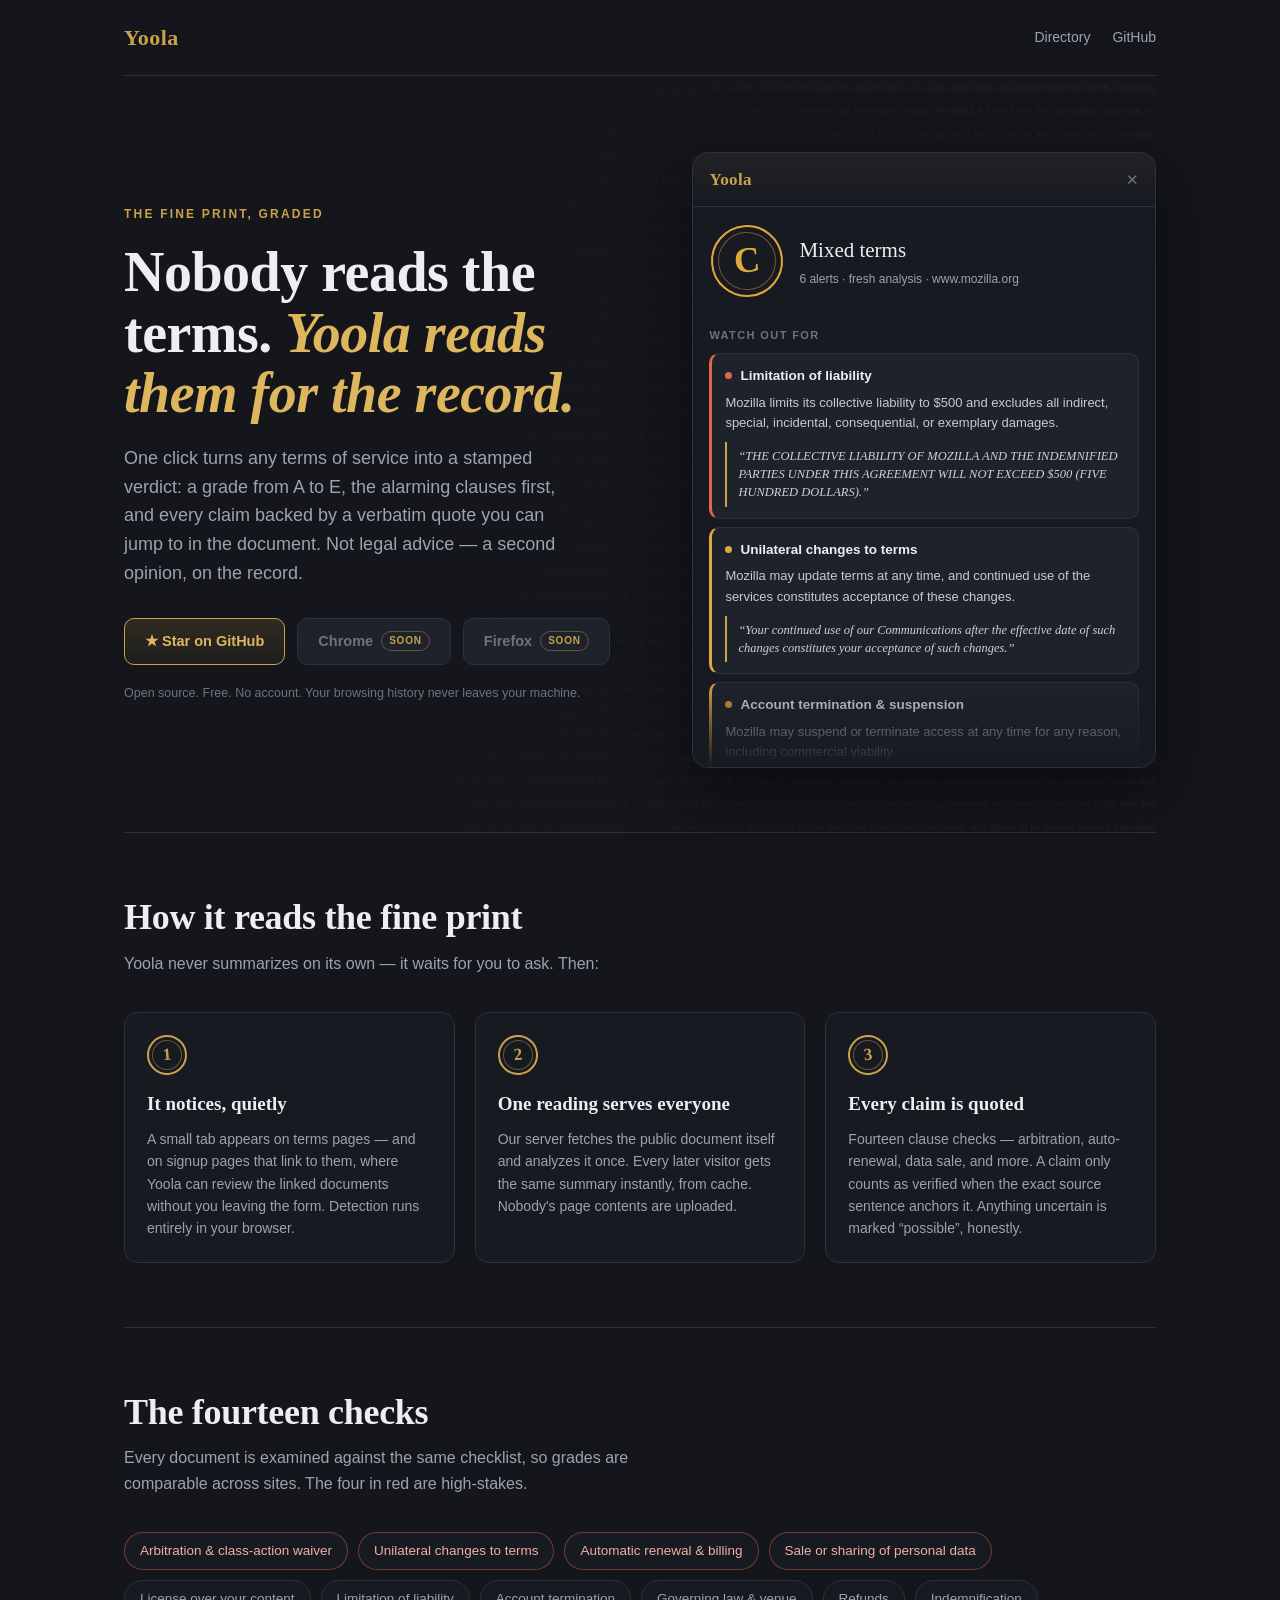
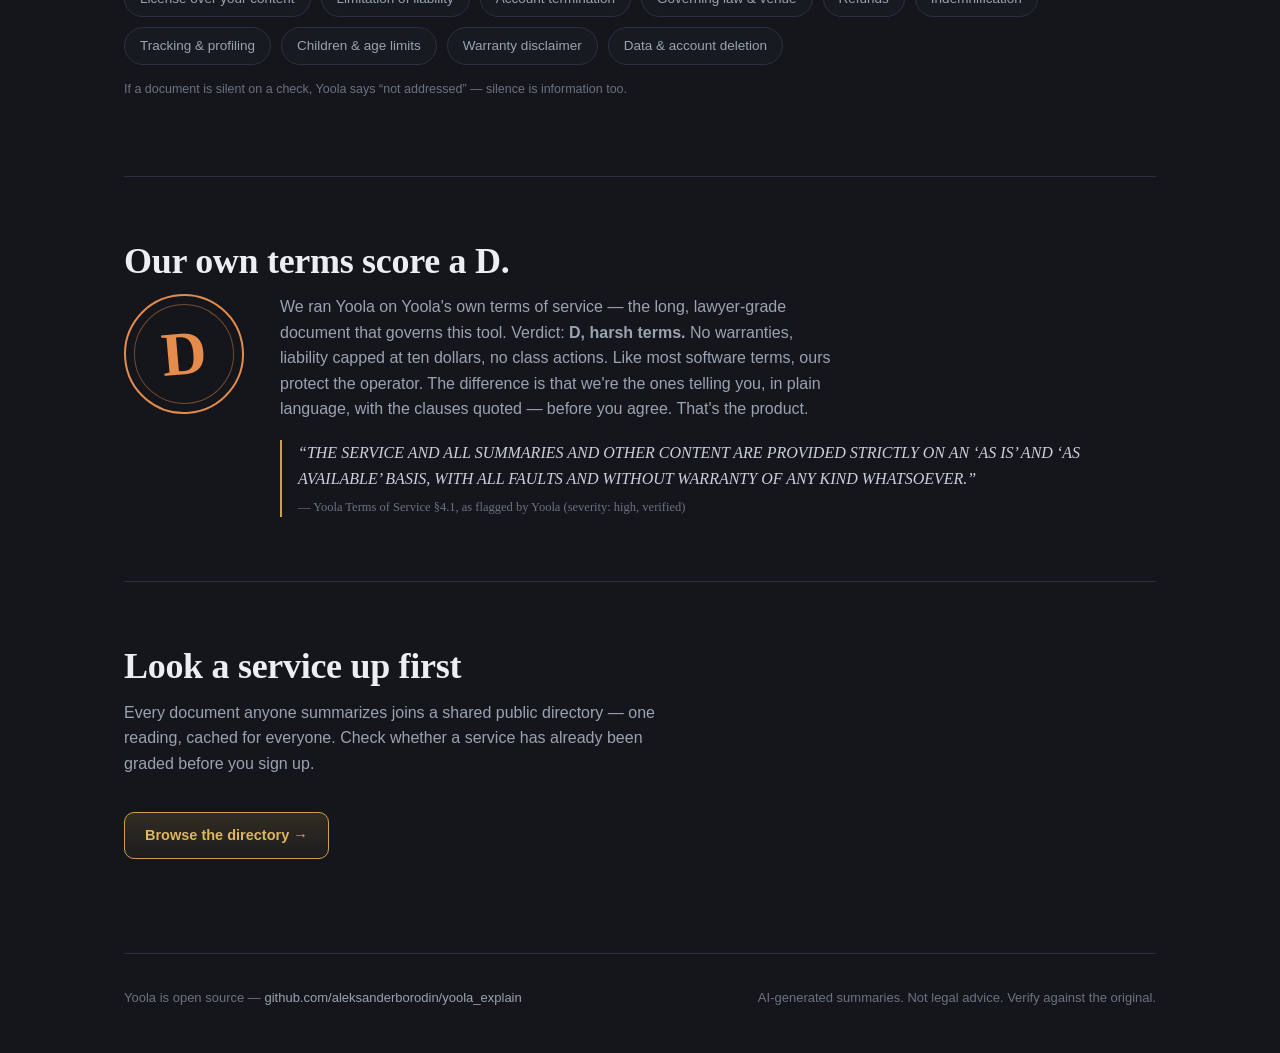
==== site/index.html @ 51803026 "Link-mode UX, own legalese ToS + dogfood guide, website + directory endpoint Consent-page UX (closes" ====
<!doctype html>
<html lang="en">
<head>
  <meta charset="utf-8" />
  <meta name="viewport" content="width=device-width, initial-scale=1" />
  <title>Yoola — read the verdict before you agree</title>
  <meta name="description" content="Yoola grades the fine print. A browser extension that turns terms of service into a checklist: alarming clauses first, every claim backed by a quote from the document." />
  <link rel="stylesheet" href="styles.css" />
</head>
<body>
  <div class="wrap">
    <header class="site-hd">
      <a class="mark" href="index.html">Yoola</a>
      <nav class="nav">
        <a href="lookup.html">Directory</a>
        <a href="https://github.com/aleksanderborodin/yoola_explain">GitHub</a>
      </nav>
    </header>

    <section class="hero">
      <div class="fineprint" id="fineprint" aria-hidden="true"></div>
      <div class="hero-copy">
        <p class="eyebrow">The fine print, graded</p>
        <h1>Nobody reads the terms. <em>Yoola reads them for the record.</em></h1>
        <p class="lede">
          One click turns any terms of service into a stamped verdict: a grade from A to E,
          the alarming clauses first, and every claim backed by a verbatim quote you can
          jump to in the document. Not legal advice — a second opinion, on the record.
        </p>
        <div class="cta-row">
          <a class="btn primary" href="https://github.com/aleksanderborodin/yoola_explain">★ Star on GitHub</a>
          <span class="btn soon">Chrome <span class="tag">soon</span></span>
          <span class="btn soon">Firefox <span class="tag">soon</span></span>
        </div>
        <p class="fine-note">Open source. Free. No account. Your browsing history never leaves your machine.</p>
      </div>
      <div class="specimen" id="specimen"></div>
    </section>

    <section class="block">
      <h2>How it reads the fine print</h2>
      <p class="block-lede">Yoola never summarizes on its own — it waits for you to ask. Then:</p>
      <div class="steps">
        <div class="step">
          <div class="stamp step-seal"><span>1</span></div>
          <h3>It notices, quietly</h3>
          <p>A small tab appears on terms pages — and on signup pages that link to them,
             where Yoola can review the linked documents without you leaving the form.
             Detection runs entirely in your browser.</p>
        </div>
        <div class="step">
          <div class="stamp step-seal"><span>2</span></div>
          <h3>One reading serves everyone</h3>
          <p>Our server fetches the public document itself and analyzes it once.
             Every later visitor gets the same summary instantly, from cache.
             Nobody's page contents are uploaded.</p>
        </div>
        <div class="step">
          <div class="stamp step-seal"><span>3</span></div>
          <h3>Every claim is quoted</h3>
          <p>Fourteen clause checks — arbitration, auto-renewal, data sale, and more.
             A claim only counts as verified when the exact source sentence anchors it.
             Anything uncertain is marked “possible”, honestly.</p>
        </div>
      </div>
    </section>

    <section class="block">
      <h2>The fourteen checks</h2>
      <p class="block-lede">Every document is examined against the same checklist, so grades are comparable across sites. The four in red are high-stakes.</p>
      <div class="chips">
        <span class="chip hs">Arbitration &amp; class-action waiver</span>
        <span class="chip hs">Unilateral changes to terms</span>
        <span class="chip hs">Automatic renewal &amp; billing</span>
        <span class="chip hs">Sale or sharing of personal data</span>
        <span class="chip">License over your content</span>
        <span class="chip">Limitation of liability</span>
        <span class="chip">Account termination</span>
        <span class="chip">Governing law &amp; venue</span>
        <span class="chip">Refunds</span>
        <span class="chip">Indemnification</span>
        <span class="chip">Tracking &amp; profiling</span>
        <span class="chip">Children &amp; age limits</span>
        <span class="chip">Warranty disclaimer</span>
        <span class="chip">Data &amp; account deletion</span>
      </div>
      <p class="chips-note">If a document is silent on a check, Yoola says “not addressed” — silence is information too.</p>
    </section>

    <section class="block">
      <h2>Our own terms score a D.</h2>
      <div class="dogfood">
        <div class="stamp g-D"><span>D</span></div>
        <div>
          <p class="block-lede" style="margin-bottom:0">
            We ran Yoola on Yoola's own terms of service — the long, lawyer-grade document
            that governs this tool. Verdict: <strong>D, harsh terms.</strong> No warranties,
            liability capped at ten dollars, no class actions. Like most software terms,
            ours protect the operator. The difference is that we're the ones telling you,
            in plain language, with the clauses quoted — before you agree. That's the product.
          </p>
          <blockquote>
            “THE SERVICE AND ALL SUMMARIES AND OTHER CONTENT ARE PROVIDED STRICTLY ON AN
            ‘AS IS’ AND ‘AS AVAILABLE’ BASIS, WITH ALL FAULTS AND WITHOUT WARRANTY OF ANY
            KIND WHATSOEVER.”
            <cite>— Yoola Terms of Service §4.1, as flagged by Yoola (severity: high, verified)</cite>
          </blockquote>
        </div>
      </div>
    </section>

    <section class="block">
      <h2>Look a service up first</h2>
      <p class="block-lede">
        Every document anyone summarizes joins a shared public directory — one reading,
        cached for everyone. Check whether a service has already been graded before
        you sign up.
      </p>
      <a class="btn primary" href="lookup.html">Browse the directory →</a>
    </section>

    <footer class="site-ft">
      <span>Yoola is open source — <a href="https://github.com/aleksanderborodin/yoola_explain">github.com/aleksanderborodin/yoola_explain</a></span>
      <span>AI-generated summaries. Not legal advice. Verify against the original.</span>
    </footer>
  </div>

  <script src="site.js"></script>
  <script>
    renderSpecimen(document.getElementById("specimen"), DEMO_ENTRIES[0]);
    // Ambient fine print behind the hero — the raw material Yoola digests.
    const fp = document.getElementById("fineprint");
    const boilerplate = "WHEREAS the User, by accessing, browsing, or otherwise availing themselves of the Services, irrevocably covenants and agrees to be bound, without limitation or qualification, by each and every provision herein set forth, including such provisions as may hereafter be amended, restated, supplemented, or otherwise modified at the sole and absolute discretion of the Provider, its successors and permitted assigns; ";
    fp.textContent = boilerplate.repeat(24);
  </script>
</body>
</html>
---- site/styles.css ----
/* Yoola site — one visual system with the extension: graphite ink, brass seal,
   serif verdicts. The signature element everywhere is the verdict stamp. */

:root {
  --ink: #14161B; --ink2: #171A21; --raised: #1E222B; --line: #2B3140;
  --fg: #ECEEF2; --fg2: #9AA3B2; --fg3: #6B7382;
  --brass: #C9A24B; --brass-hi: #DDB65E;
  --high: #E5654B; --med: #E0A73C; --low: #5B6472;
  --gA: #5FB98E; --gB: #8FBE6A; --gC: #E0A73C; --gD: #E58B4B; --gE: #E5654B;
  --serif: "Iowan Old Style", "Palatino Linotype", Palatino, Georgia, serif;
  --sans: -apple-system, "Segoe UI", Roboto, "Helvetica Neue", sans-serif;
}
* { box-sizing: border-box; }
html { scroll-behavior: smooth; }
body {
  margin: 0; background: var(--ink); color: var(--fg);
  font-family: var(--sans); font-size: 16px; line-height: 1.6;
  -webkit-font-smoothing: antialiased;
}
a { color: var(--brass-hi); text-decoration: none; }
a:hover { text-decoration: underline; }
.wrap { max-width: 1080px; margin: 0 auto; padding: 0 24px; }

/* header */
.site-hd {
  display: flex; align-items: center; justify-content: space-between;
  padding: 20px 0; border-bottom: 1px solid var(--line);
}
.mark { font-family: var(--serif); font-weight: 700; font-size: 22px; letter-spacing: .4px; color: var(--brass); }
.mark:hover { text-decoration: none; }
.nav { display: flex; gap: 22px; align-items: center; font-size: 14px; }
.nav a { color: var(--fg2); }
.nav a:hover { color: var(--fg); text-decoration: none; }
.nav a.active { color: var(--brass-hi); }

/* buttons */
.btn {
  display: inline-flex; align-items: center; gap: 8px;
  padding: 11px 20px; border-radius: 10px; font-size: 14.5px; font-weight: 600;
  border: 1px solid var(--line); color: var(--fg); background: var(--raised);
  cursor: pointer; white-space: nowrap;
}
.btn:hover { background: #232834; text-decoration: none; }
.btn.primary {
  border-color: var(--brass); color: var(--brass-hi);
  background: linear-gradient(180deg, rgba(201,162,75,.16), rgba(201,162,75,.05));
}
.btn.primary:hover { background: rgba(201,162,75,.22); }
.btn.soon { color: var(--fg3); cursor: default; }
.btn.soon:hover { background: var(--raised); }
.btn.soon .tag {
  font-size: 10px; font-weight: 600; letter-spacing: .8px; text-transform: uppercase;
  color: var(--brass); border: 1px solid rgba(201,162,75,.4); border-radius: 999px; padding: 1px 7px;
}

/* stamps */
.stamp {
  border-radius: 50%; border: 2.5px solid currentColor;
  display: grid; place-items: center; position: relative; transform: rotate(-5deg);
  font-family: var(--serif); font-weight: 700; flex: none;
}
.stamp::before { content: ""; position: absolute; inset: 7%; border: 1px solid currentColor; border-radius: 50%; opacity: .45; }
.g-A { color: var(--gA); } .g-B { color: var(--gB); } .g-C { color: var(--gC); }
.g-D { color: var(--gD); } .g-E { color: var(--gE); }

/* hero */
.hero { display: grid; grid-template-columns: 1.05fr .95fr; gap: 56px; padding: 76px 0 64px; position: relative; }
.hero-copy { position: relative; z-index: 1; align-self: center; }
.eyebrow {
  font-size: 12px; letter-spacing: 2.2px; text-transform: uppercase; color: var(--brass);
  margin: 0 0 18px; font-weight: 600;
}
h1 {
  font-family: var(--serif); font-weight: 700; font-size: clamp(38px, 5vw, 56px);
  line-height: 1.08; margin: 0 0 20px; letter-spacing: -.5px;
}
h1 em { font-style: italic; color: var(--brass-hi); }
.lede { color: var(--fg2); font-size: 18px; max-width: 46ch; margin: 0 0 30px; }
.cta-row { display: flex; gap: 12px; flex-wrap: wrap; }
.fine-note { color: var(--fg3); font-size: 12.5px; margin-top: 18px; }

/* the fine-print backdrop behind the hero */
.fineprint {
  position: absolute; inset: 0; overflow: hidden; pointer-events: none; z-index: 0;
  font-family: var(--serif); font-size: 11px; line-height: 2.1; color: var(--fg);
  opacity: .05; text-align: justify; user-select: none;
  /* concentrate the texture around the specimen; keep the headline column clean */
  -webkit-mask-image: linear-gradient(100deg, transparent 30%, rgba(0,0,0,.7) 60%, #000 100%);
  mask-image: linear-gradient(100deg, transparent 30%, rgba(0,0,0,.7) 60%, #000 100%);
}

/* the live specimen panel (hero right) */
.specimen { position: relative; z-index: 1; }
.panel {
  background: var(--ink2); border: 1px solid var(--line); border-radius: 16px;
  box-shadow: 0 24px 70px rgba(0,0,0,.5); overflow: hidden; font-size: 13.5px;
}
.panel-hd {
  display: flex; align-items: center; justify-content: space-between;
  padding: 13px 16px; border-bottom: 1px solid var(--line);
  background: linear-gradient(180deg, rgba(201,162,75,.06), transparent);
}
.panel-hd .mark { font-size: 17px; }
.panel-x { color: var(--fg3); font-size: 15px; }
.panel-bd { padding: 16px; max-height: 560px; overflow: hidden; position: relative; }
.panel-bd::after {
  content: ""; position: absolute; left: 0; right: 0; bottom: 0; height: 90px;
  background: linear-gradient(180deg, transparent, var(--ink2));
}
.verdict { display: flex; align-items: center; gap: 16px; padding: 2px 2px 16px; }
.verdict .stamp { width: 72px; height: 72px; font-size: 36px; }
.verdict-word { font-family: var(--serif); font-size: 21px; }
.verdict-meta { font-size: 12px; color: var(--fg2); margin-top: 2px; }
.panel h4 {
  font-size: 11px; text-transform: uppercase; letter-spacing: 1.4px;
  color: var(--fg3); margin: 14px 0 8px; font-weight: 600;
}
.card {
  background: var(--raised); border: 1px solid var(--line); border-left: 3px solid var(--low);
  border-radius: 10px; padding: 11px 13px; margin: 8px 0;
}
.card.sev-high { border-left-color: var(--high); }
.card.sev-medium { border-left-color: var(--med); }
.card-hd { display: flex; align-items: center; gap: 8px; font-weight: 600; font-size: 13.5px; }
.dot { width: 7px; height: 7px; border-radius: 50%; background: var(--low); flex: none; }
.sev-high .dot { background: var(--high); } .sev-medium .dot { background: var(--med); }
.card p { margin: 6px 0 0; color: #C5CBD5; font-size: 13px; }
.quote {
  margin: 8px 0 0; padding: 5px 0 5px 11px; border-left: 2px solid var(--brass);
  font-family: var(--serif); font-style: italic; color: #CBD1DB; font-size: 12.5px; line-height: 1.45;
}

/* sections */
section.block { padding: 64px 0; border-top: 1px solid var(--line); }
h2 {
  font-family: var(--serif); font-size: clamp(26px, 3.4vw, 36px); font-weight: 700;
  line-height: 1.15; margin: 0 0 12px; letter-spacing: -.3px;
}
.block-lede { color: var(--fg2); max-width: 62ch; margin: 0 0 36px; }

/* how it works — a real sequence, so numbered seals are earned */
.steps { display: grid; grid-template-columns: repeat(3, 1fr); gap: 20px; }
.step { border: 1px solid var(--line); border-radius: 14px; padding: 22px; background: var(--ink2); }
.step-seal {
  width: 40px; height: 40px; font-size: 17px; margin-bottom: 14px;
  color: var(--brass); border-width: 2px;
}
.step h3 { font-family: var(--serif); font-size: 19px; margin: 0 0 8px; font-weight: 700; }
.step p { color: var(--fg2); font-size: 14px; margin: 0; }

/* checklist chips */
.chips { display: flex; flex-wrap: wrap; gap: 10px; }
.chip {
  border: 1px solid var(--line); border-radius: 999px; padding: 7px 15px;
  font-size: 13.5px; color: var(--fg2); background: var(--ink2);
}
.chip.hs { border-color: rgba(229,101,75,.45); color: #EFB0A3; }
.chips-note { color: var(--fg3); font-size: 12.5px; margin-top: 14px; }

/* dogfood */
.dogfood { display: grid; grid-template-columns: auto 1fr; gap: 36px; align-items: start; }
.dogfood .stamp { width: 120px; height: 120px; font-size: 62px; }
.dogfood blockquote {
  margin: 18px 0 0; padding-left: 16px; border-left: 2px solid var(--brass);
  font-family: var(--serif); font-style: italic; color: #CBD1DB;
}
.dogfood cite { display: block; margin-top: 6px; color: var(--fg3); font-size: 12.5px; font-style: normal; }

/* directory */
.search {
  width: 100%; max-width: 560px; padding: 13px 18px; border-radius: 12px;
  border: 1px solid var(--line); background: var(--ink2); color: var(--fg);
  font-size: 15px; margin-bottom: 26px;
}
.search:focus { outline: 2px solid rgba(201,162,75,.5); border-color: var(--brass); }
.dir-grid { display: grid; grid-template-columns: repeat(auto-fill, minmax(300px, 1fr)); gap: 16px; }
.dir-card {
  display: flex; gap: 14px; align-items: flex-start; text-align: left; width: 100%;
  border: 1px solid var(--line); border-radius: 14px; padding: 18px; background: var(--ink2);
  color: var(--fg); cursor: pointer; font: inherit;
}
.dir-card:hover { border-color: rgba(201,162,75,.5); text-decoration: none; }
.dir-card .stamp { width: 46px; height: 46px; font-size: 21px; }
.dir-host { font-weight: 600; font-size: 15px; word-break: break-all; }
.dir-path { color: var(--fg3); font-size: 12px; word-break: break-all; }
.dir-meta { color: var(--fg2); font-size: 12.5px; margin-top: 5px; }
.dir-detail {
  grid-column: 1 / -1; border: 1px solid var(--line); border-left: 3px solid var(--brass);
  border-radius: 14px; padding: 20px 22px; background: var(--ink2);
}
.dir-detail ul { margin: 10px 0 0; padding-left: 20px; color: #C5CBD5; }
.dir-detail li { margin: 5px 0; }
.dir-empty { color: var(--fg2); padding: 30px 0; }
.dir-note { color: var(--fg3); font-size: 13px; margin-top: 26px; }

/* footer */
.site-ft {
  border-top: 1px solid var(--line); margin-top: 30px; padding: 34px 0 44px;
  color: var(--fg3); font-size: 13px; display: flex; justify-content: space-between; gap: 20px; flex-wrap: wrap;
}
.site-ft a { color: var(--fg2); }

@media (max-width: 880px) {
  .hero { grid-template-columns: 1fr; padding: 48px 0 40px; }
  .steps { grid-template-columns: 1fr; }
  .dogfood { grid-template-columns: 1fr; }
  .dogfood .stamp { width: 90px; height: 90px; font-size: 46px; }
}
@media (prefers-reduced-motion: no-preference) {
  .hero-copy, .specimen { animation: rise .55s cubic-bezier(.2,.7,.3,1) both; }
  .specimen { animation-delay: .12s; }
  @keyframes rise { from { opacity: 0; transform: translateY(14px); } to { opacity: 1; transform: none; } }
}
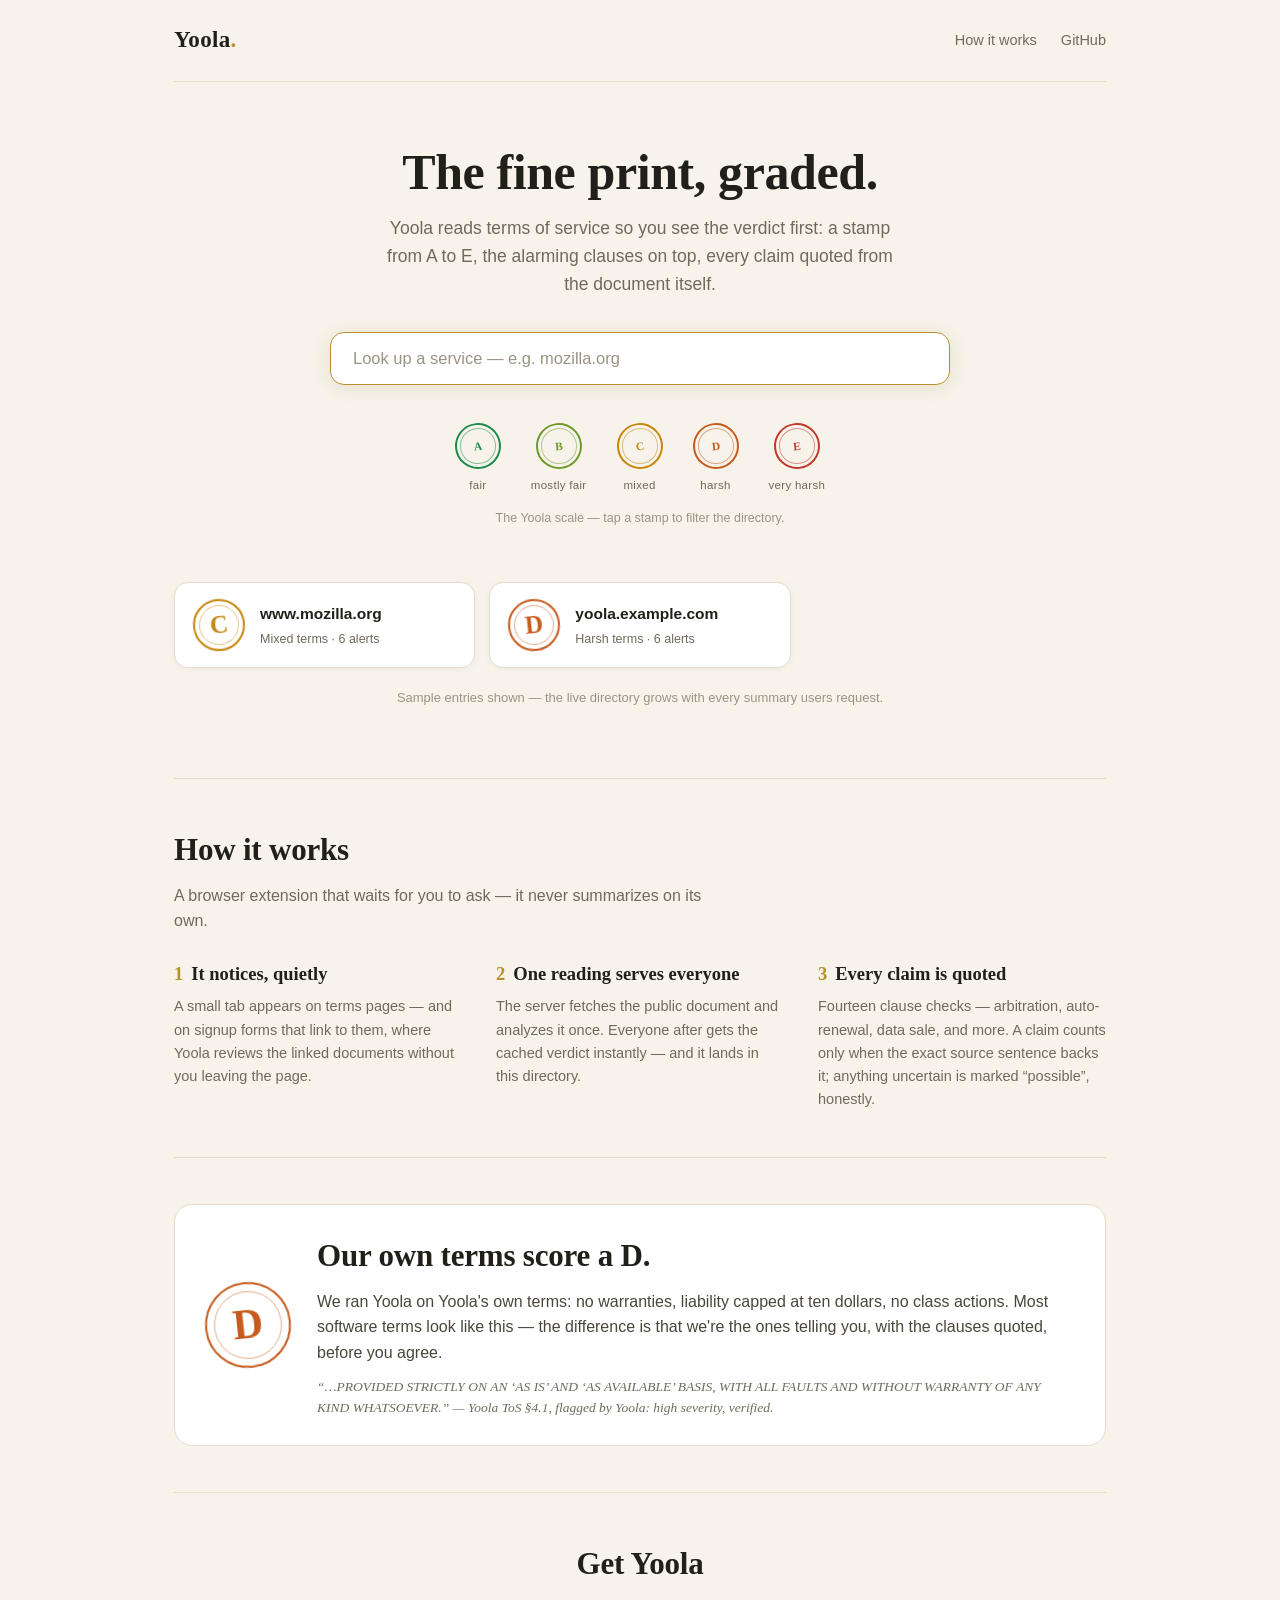
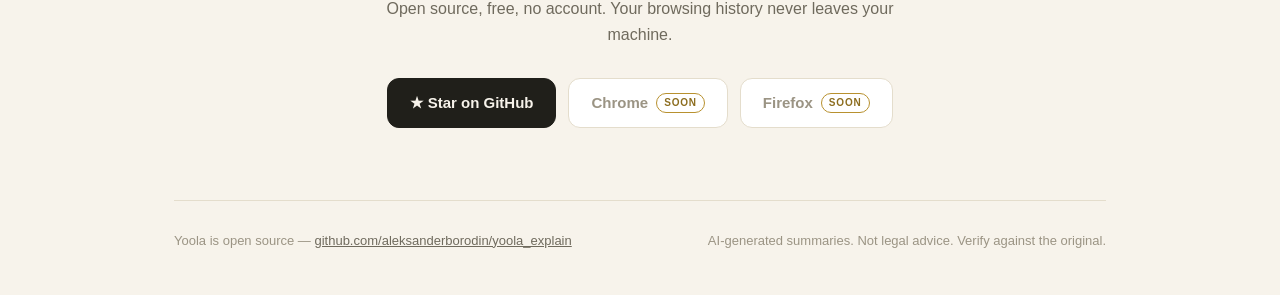
==== commit 9df524d4: "Redesign site: warm paper + ink, directory and grade scale as the main content tosdr-style lookup-fi" ====
--- a/site/index.html
+++ b/site/index.html
@@ -3,8 +3,8 @@
 <head>
   <meta charset="utf-8" />
   <meta name="viewport" content="width=device-width, initial-scale=1" />
-  <title>Yoola — read the verdict before you agree</title>
-  <meta name="description" content="Yoola grades the fine print. A browser extension that turns terms of service into a checklist: alarming clauses first, every claim backed by a quote from the document." />
+  <title>Yoola — terms of service, graded</title>
+  <meta name="description" content="Look up any service's terms of service grade, A to E. Yoola turns the fine print into a stamped verdict — alarming clauses first, every claim quoted from the document." />
   <link rel="stylesheet" href="styles.css" />
 </head>
 <body>
@@ -12,111 +12,75 @@
     <header class="site-hd">
       <a class="mark" href="index.html">Yoola</a>
       <nav class="nav">
-        <a href="lookup.html">Directory</a>
+        <a href="#how">How it works</a>
         <a href="https://github.com/aleksanderborodin/yoola_explain">GitHub</a>
       </nav>
     </header>
 
     <section class="hero">
-      <div class="fineprint" id="fineprint" aria-hidden="true"></div>
-      <div class="hero-copy">
-        <p class="eyebrow">The fine print, graded</p>
-        <h1>Nobody reads the terms. <em>Yoola reads them for the record.</em></h1>
-        <p class="lede">
-          One click turns any terms of service into a stamped verdict: a grade from A to E,
-          the alarming clauses first, and every claim backed by a verbatim quote you can
-          jump to in the document. Not legal advice — a second opinion, on the record.
-        </p>
-        <div class="cta-row">
-          <a class="btn primary" href="https://github.com/aleksanderborodin/yoola_explain">★ Star on GitHub</a>
-          <span class="btn soon">Chrome <span class="tag">soon</span></span>
-          <span class="btn soon">Firefox <span class="tag">soon</span></span>
-        </div>
-        <p class="fine-note">Open source. Free. No account. Your browsing history never leaves your machine.</p>
-      </div>
-      <div class="specimen" id="specimen"></div>
+      <h1>The fine print, graded.</h1>
+      <p class="lede">
+        Yoola reads terms of service so you see the verdict first: a stamp from A to E,
+        the alarming clauses on top, every claim quoted from the document itself.
+      </p>
+      <input class="search" id="dir-search" type="search"
+             placeholder="Look up a service — e.g. mozilla.org" autocomplete="off" autofocus />
+      <div class="scale" id="scale" role="group" aria-label="Filter by grade"></div>
+      <p class="scale-hint">The Yoola scale — tap a stamp to filter the directory.</p>
     </section>
 
-    <section class="block">
-      <h2>How it reads the fine print</h2>
-      <p class="block-lede">Yoola never summarizes on its own — it waits for you to ask. Then:</p>
+    <section class="directory">
+      <div class="dir-grid" id="dir-grid"></div>
+      <p class="dir-note" id="dir-note"></p>
+    </section>
+
+    <section class="block" id="how">
+      <h2>How it works</h2>
+      <p class="block-lede">A browser extension that waits for you to ask — it never summarizes on its own.</p>
       <div class="steps">
         <div class="step">
-          <div class="stamp step-seal"><span>1</span></div>
-          <h3>It notices, quietly</h3>
-          <p>A small tab appears on terms pages — and on signup pages that link to them,
-             where Yoola can review the linked documents without you leaving the form.
-             Detection runs entirely in your browser.</p>
+          <h3><span class="n">1</span>It notices, quietly</h3>
+          <p>A small tab appears on terms pages — and on signup forms that link to them,
+             where Yoola reviews the linked documents without you leaving the page.</p>
         </div>
         <div class="step">
-          <div class="stamp step-seal"><span>2</span></div>
-          <h3>One reading serves everyone</h3>
-          <p>Our server fetches the public document itself and analyzes it once.
-             Every later visitor gets the same summary instantly, from cache.
-             Nobody's page contents are uploaded.</p>
+          <h3><span class="n">2</span>One reading serves everyone</h3>
+          <p>The server fetches the public document and analyzes it once. Everyone after
+             gets the cached verdict instantly — and it lands in this directory.</p>
         </div>
         <div class="step">
-          <div class="stamp step-seal"><span>3</span></div>
-          <h3>Every claim is quoted</h3>
+          <h3><span class="n">3</span>Every claim is quoted</h3>
           <p>Fourteen clause checks — arbitration, auto-renewal, data sale, and more.
-             A claim only counts as verified when the exact source sentence anchors it.
-             Anything uncertain is marked “possible”, honestly.</p>
+             A claim counts only when the exact source sentence backs it; anything
+             uncertain is marked “possible”, honestly.</p>
         </div>
       </div>
     </section>
 
     <section class="block">
-      <h2>The fourteen checks</h2>
-      <p class="block-lede">Every document is examined against the same checklist, so grades are comparable across sites. The four in red are high-stakes.</p>
-      <div class="chips">
-        <span class="chip hs">Arbitration &amp; class-action waiver</span>
-        <span class="chip hs">Unilateral changes to terms</span>
-        <span class="chip hs">Automatic renewal &amp; billing</span>
-        <span class="chip hs">Sale or sharing of personal data</span>
-        <span class="chip">License over your content</span>
-        <span class="chip">Limitation of liability</span>
-        <span class="chip">Account termination</span>
-        <span class="chip">Governing law &amp; venue</span>
-        <span class="chip">Refunds</span>
-        <span class="chip">Indemnification</span>
-        <span class="chip">Tracking &amp; profiling</span>
-        <span class="chip">Children &amp; age limits</span>
-        <span class="chip">Warranty disclaimer</span>
-        <span class="chip">Data &amp; account deletion</span>
-      </div>
-      <p class="chips-note">If a document is silent on a check, Yoola says “not addressed” — silence is information too.</p>
-    </section>
-
-    <section class="block">
-      <h2>Our own terms score a D.</h2>
       <div class="dogfood">
         <div class="stamp g-D"><span>D</span></div>
         <div>
-          <p class="block-lede" style="margin-bottom:0">
-            We ran Yoola on Yoola's own terms of service — the long, lawyer-grade document
-            that governs this tool. Verdict: <strong>D, harsh terms.</strong> No warranties,
-            liability capped at ten dollars, no class actions. Like most software terms,
-            ours protect the operator. The difference is that we're the ones telling you,
-            in plain language, with the clauses quoted — before you agree. That's the product.
+          <h2>Our own terms score a D.</h2>
+          <p>
+            We ran Yoola on Yoola's own terms: no warranties, liability capped at ten dollars,
+            no class actions. Most software terms look like this — the difference is that
+            we're the ones telling you, with the clauses quoted, before you agree.
           </p>
-          <blockquote>
-            “THE SERVICE AND ALL SUMMARIES AND OTHER CONTENT ARE PROVIDED STRICTLY ON AN
-            ‘AS IS’ AND ‘AS AVAILABLE’ BASIS, WITH ALL FAULTS AND WITHOUT WARRANTY OF ANY
-            KIND WHATSOEVER.”
-            <cite>— Yoola Terms of Service §4.1, as flagged by Yoola (severity: high, verified)</cite>
-          </blockquote>
+          <p class="q">“…PROVIDED STRICTLY ON AN ‘AS IS’ AND ‘AS AVAILABLE’ BASIS, WITH ALL FAULTS AND
+             WITHOUT WARRANTY OF ANY KIND WHATSOEVER.” — Yoola ToS §4.1, flagged by Yoola: high severity, verified.</p>
         </div>
       </div>
     </section>
 
-    <section class="block">
-      <h2>Look a service up first</h2>
-      <p class="block-lede">
-        Every document anyone summarizes joins a shared public directory — one reading,
-        cached for everyone. Check whether a service has already been graded before
-        you sign up.
-      </p>
-      <a class="btn primary" href="lookup.html">Browse the directory →</a>
+    <section class="block" style="text-align:center">
+      <h2>Get Yoola</h2>
+      <p class="block-lede" style="margin:0 auto 22px">Open source, free, no account. Your browsing history never leaves your machine.</p>
+      <div class="cta-row">
+        <a class="btn primary" href="https://github.com/aleksanderborodin/yoola_explain">★ Star on GitHub</a>
+        <span class="btn soon">Chrome <span class="tag">soon</span></span>
+        <span class="btn soon">Firefox <span class="tag">soon</span></span>
+      </div>
     </section>
 
     <footer class="site-ft">
@@ -126,12 +90,6 @@
   </div>
 
   <script src="site.js"></script>
-  <script>
-    renderSpecimen(document.getElementById("specimen"), DEMO_ENTRIES[0]);
-    // Ambient fine print behind the hero — the raw material Yoola digests.
-    const fp = document.getElementById("fineprint");
-    const boilerplate = "WHEREAS the User, by accessing, browsing, or otherwise availing themselves of the Services, irrevocably covenants and agrees to be bound, without limitation or qualification, by each and every provision herein set forth, including such provisions as may hereafter be amended, restated, supplemented, or otherwise modified at the sole and absolute discretion of the Provider, its successors and permitted assigns; ";
-    fp.textContent = boilerplate.repeat(24);
-  </script>
+  <script>initHome();</script>
 </body>
 </html>
--- a/site/styles.css
+++ b/site/styles.css
@@ -1,213 +1,158 @@
-/* Yoola site — one visual system with the extension: graphite ink, brass seal,
-   serif verdicts. The signature element everywhere is the verdict stamp. */
+/* Yoola site — warm paper, ink type, colored stamp seals. The directory and
+   its grade stamps are the main content; everything else stays quiet. */
 
 :root {
-  --ink: #14161B; --ink2: #171A21; --raised: #1E222B; --line: #2B3140;
-  --fg: #ECEEF2; --fg2: #9AA3B2; --fg3: #6B7382;
-  --brass: #C9A24B; --brass-hi: #DDB65E;
-  --high: #E5654B; --med: #E0A73C; --low: #5B6472;
-  --gA: #5FB98E; --gB: #8FBE6A; --gC: #E0A73C; --gD: #E58B4B; --gE: #E5654B;
+  --paper: #F7F3EB; --card: #FFFFFF; --line: #E4DDCC;
+  --ink: #201F1A; --ink2: #6F6A5D; --ink3: #9B9484;
+  --brass: #8C6D1F; --brass-soft: #B8912F;
+  --gA: #1F8A4C; --gB: #6E9A2B; --gC: #C7860D; --gD: #C75B1E; --gE: #C0392B;
   --serif: "Iowan Old Style", "Palatino Linotype", Palatino, Georgia, serif;
   --sans: -apple-system, "Segoe UI", Roboto, "Helvetica Neue", sans-serif;
 }
 * { box-sizing: border-box; }
 html { scroll-behavior: smooth; }
 body {
-  margin: 0; background: var(--ink); color: var(--fg);
+  margin: 0; background: var(--paper); color: var(--ink);
   font-family: var(--sans); font-size: 16px; line-height: 1.6;
   -webkit-font-smoothing: antialiased;
 }
-a { color: var(--brass-hi); text-decoration: none; }
-a:hover { text-decoration: underline; }
-.wrap { max-width: 1080px; margin: 0 auto; padding: 0 24px; }
+a { color: var(--brass); }
+a:hover { color: var(--brass-soft); }
+.wrap { max-width: 980px; margin: 0 auto; padding: 0 24px; }
 
 /* header */
 .site-hd {
   display: flex; align-items: center; justify-content: space-between;
-  padding: 20px 0; border-bottom: 1px solid var(--line);
+  padding: 22px 0; border-bottom: 1px solid var(--line);
 }
-.mark { font-family: var(--serif); font-weight: 700; font-size: 22px; letter-spacing: .4px; color: var(--brass); }
-.mark:hover { text-decoration: none; }
-.nav { display: flex; gap: 22px; align-items: center; font-size: 14px; }
-.nav a { color: var(--fg2); }
-.nav a:hover { color: var(--fg); text-decoration: none; }
-.nav a.active { color: var(--brass-hi); }
+.mark {
+  font-family: var(--serif); font-weight: 700; font-size: 23px;
+  letter-spacing: .3px; color: var(--ink); text-decoration: none;
+}
+.mark::after { content: "."; color: var(--brass-soft); }
+.nav { display: flex; gap: 24px; font-size: 14.5px; }
+.nav a { color: var(--ink2); text-decoration: none; }
+.nav a:hover { color: var(--ink); }
 
-/* buttons */
-.btn {
-  display: inline-flex; align-items: center; gap: 8px;
-  padding: 11px 20px; border-radius: 10px; font-size: 14.5px; font-weight: 600;
-  border: 1px solid var(--line); color: var(--fg); background: var(--raised);
-  cursor: pointer; white-space: nowrap;
+/* hero: headline + search + the grading scale */
+.hero { text-align: center; padding: 62px 0 20px; }
+h1 {
+  font-family: var(--serif); font-weight: 700;
+  font-size: clamp(34px, 4.6vw, 50px); line-height: 1.12;
+  margin: 0 auto 14px; max-width: 21ch; letter-spacing: -.4px;
 }
-.btn:hover { background: #232834; text-decoration: none; }
-.btn.primary {
-  border-color: var(--brass); color: var(--brass-hi);
-  background: linear-gradient(180deg, rgba(201,162,75,.16), rgba(201,162,75,.05));
+.lede { color: var(--ink2); font-size: 17.5px; max-width: 52ch; margin: 0 auto 34px; }
+
+.search {
+  width: 100%; max-width: 620px; padding: 16px 22px; border-radius: 14px;
+  border: 1.5px solid var(--line); background: var(--card); color: var(--ink);
+  font-size: 16.5px; box-shadow: 0 2px 14px rgba(60, 50, 20, .06);
 }
-.btn.primary:hover { background: rgba(201,162,75,.22); }
-.btn.soon { color: var(--fg3); cursor: default; }
-.btn.soon:hover { background: var(--raised); }
-.btn.soon .tag {
-  font-size: 10px; font-weight: 600; letter-spacing: .8px; text-transform: uppercase;
-  color: var(--brass); border: 1px solid rgba(201,162,75,.4); border-radius: 999px; padding: 1px 7px;
-}
+.search::placeholder { color: var(--ink3); }
+.search:focus { outline: none; border-color: var(--brass-soft); box-shadow: 0 2px 18px rgba(140,109,31,.16); }
 
-/* stamps */
+/* stamps — the signature, everywhere */
 .stamp {
   border-radius: 50%; border: 2.5px solid currentColor;
-  display: grid; place-items: center; position: relative; transform: rotate(-5deg);
-  font-family: var(--serif); font-weight: 700; flex: none;
+  display: grid; place-items: center; position: relative; transform: rotate(-6deg);
+  font-family: var(--serif); font-weight: 700; flex: none; background: transparent;
 }
-.stamp::before { content: ""; position: absolute; inset: 7%; border: 1px solid currentColor; border-radius: 50%; opacity: .45; }
+.stamp::before { content: ""; position: absolute; inset: 8%; border: 1px solid currentColor; border-radius: 50%; opacity: .5; }
 .g-A { color: var(--gA); } .g-B { color: var(--gB); } .g-C { color: var(--gC); }
 .g-D { color: var(--gD); } .g-E { color: var(--gE); }
 
-/* hero */
-.hero { display: grid; grid-template-columns: 1.05fr .95fr; gap: 56px; padding: 76px 0 64px; position: relative; }
-.hero-copy { position: relative; z-index: 1; align-self: center; }
-.eyebrow {
-  font-size: 12px; letter-spacing: 2.2px; text-transform: uppercase; color: var(--brass);
-  margin: 0 0 18px; font-weight: 600;
+/* the grading scale — legend AND directory filter */
+.scale { display: flex; gap: 10px; justify-content: center; align-items: flex-end; margin: 30px 0 6px; flex-wrap: wrap; }
+.scale-btn {
+  display: flex; flex-direction: column; align-items: center; gap: 7px;
+  background: none; border: none; cursor: pointer; padding: 8px 10px; border-radius: 12px;
+  font: inherit; color: var(--ink2);
 }
-h1 {
-  font-family: var(--serif); font-weight: 700; font-size: clamp(38px, 5vw, 56px);
-  line-height: 1.08; margin: 0 0 20px; letter-spacing: -.5px;
+.scale-btn .stamp { width: 46px; height: 46px; font-size: 21px; transition: transform .15s ease; }
+.scale-btn:hover .stamp { transform: rotate(-6deg) scale(1.12); }
+.scale-btn span { font-size: 11.5px; letter-spacing: .3px; }
+.scale-btn.on { background: var(--card); box-shadow: inset 0 0 0 1.5px var(--brass-soft); }
+.scale-hint { text-align: center; color: var(--ink3); font-size: 12.5px; margin: 0 0 8px; }
+
+/* directory — the main content */
+.directory { padding: 26px 0 56px; }
+.dir-grid { display: grid; grid-template-columns: repeat(auto-fill, minmax(290px, 1fr)); gap: 14px; }
+.dir-card {
+  display: flex; gap: 15px; align-items: center; text-align: left; width: 100%;
+  border: 1px solid var(--line); border-radius: 14px; padding: 16px 18px;
+  background: var(--card); color: var(--ink); cursor: pointer; font: inherit;
+  box-shadow: 0 1px 6px rgba(60,50,20,.05); transition: box-shadow .15s ease, transform .15s ease;
 }
-h1 em { font-style: italic; color: var(--brass-hi); }
-.lede { color: var(--fg2); font-size: 18px; max-width: 46ch; margin: 0 0 30px; }
-.cta-row { display: flex; gap: 12px; flex-wrap: wrap; }
-.fine-note { color: var(--fg3); font-size: 12.5px; margin-top: 18px; }
+.dir-card:hover { box-shadow: 0 6px 18px rgba(60,50,20,.12); transform: translateY(-1px); }
+.dir-card .stamp { width: 52px; height: 52px; font-size: 25px; }
+.dir-host { font-weight: 650; font-size: 15.5px; word-break: break-all; }
+.dir-meta { color: var(--ink2); font-size: 12.5px; margin-top: 2px; }
+.dir-detail {
+  grid-column: 1 / -1; border: 1px solid var(--line); border-left: 4px solid var(--brass-soft);
+  border-radius: 14px; padding: 20px 24px; background: var(--card);
+}
+.dir-detail .dir-host { font-family: var(--serif); font-size: 18px; }
+.dir-detail ul { margin: 10px 0 0; padding-left: 20px; color: #4A463C; }
+.dir-detail li { margin: 5px 0; }
+.dir-empty { color: var(--ink2); padding: 26px 4px; grid-column: 1 / -1; }
+.dir-note { color: var(--ink3); font-size: 13px; margin-top: 20px; text-align: center; }
 
-/* the fine-print backdrop behind the hero */
-.fineprint {
-  position: absolute; inset: 0; overflow: hidden; pointer-events: none; z-index: 0;
-  font-family: var(--serif); font-size: 11px; line-height: 2.1; color: var(--fg);
-  opacity: .05; text-align: justify; user-select: none;
-  /* concentrate the texture around the specimen; keep the headline column clean */
-  -webkit-mask-image: linear-gradient(100deg, transparent 30%, rgba(0,0,0,.7) 60%, #000 100%);
-  mask-image: linear-gradient(100deg, transparent 30%, rgba(0,0,0,.7) 60%, #000 100%);
+/* quiet sections */
+section.block { padding: 46px 0; border-top: 1px solid var(--line); }
+h2 {
+  font-family: var(--serif); font-size: clamp(24px, 3vw, 31px); font-weight: 700;
+  margin: 0 0 8px; letter-spacing: -.2px;
+}
+.block-lede { color: var(--ink2); max-width: 62ch; margin: 0 0 26px; }
+
+.steps { display: grid; grid-template-columns: repeat(3, 1fr); gap: 34px; }
+.step h3 { font-family: var(--serif); font-size: 18.5px; margin: 0 0 6px; }
+.step h3 .n { color: var(--brass-soft); margin-right: 8px; }
+.step p { color: var(--ink2); font-size: 14.5px; margin: 0; }
+
+/* dogfood strip */
+.dogfood {
+  display: flex; gap: 26px; align-items: center;
+  background: var(--card); border: 1px solid var(--line); border-radius: 18px; padding: 26px 30px;
+}
+.dogfood .stamp { width: 86px; height: 86px; font-size: 42px; }
+.dogfood p { margin: 0; color: #4A463C; }
+.dogfood .q {
+  font-family: var(--serif); font-style: italic; color: var(--ink2);
+  font-size: 13.5px; margin-top: 10px;
 }
 
-/* the live specimen panel (hero right) */
-.specimen { position: relative; z-index: 1; }
-.panel {
-  background: var(--ink2); border: 1px solid var(--line); border-radius: 16px;
-  box-shadow: 0 24px 70px rgba(0,0,0,.5); overflow: hidden; font-size: 13.5px;
+/* CTAs */
+.cta-row { display: flex; gap: 12px; flex-wrap: wrap; justify-content: center; padding: 8px 0 0; }
+.btn {
+  display: inline-flex; align-items: center; gap: 8px;
+  padding: 12px 22px; border-radius: 12px; font-size: 15px; font-weight: 600;
+  border: 1.5px solid var(--line); color: var(--ink); background: var(--card);
+  cursor: pointer; text-decoration: none;
 }
-.panel-hd {
-  display: flex; align-items: center; justify-content: space-between;
-  padding: 13px 16px; border-bottom: 1px solid var(--line);
-  background: linear-gradient(180deg, rgba(201,162,75,.06), transparent);
-}
-.panel-hd .mark { font-size: 17px; }
-.panel-x { color: var(--fg3); font-size: 15px; }
-.panel-bd { padding: 16px; max-height: 560px; overflow: hidden; position: relative; }
-.panel-bd::after {
-  content: ""; position: absolute; left: 0; right: 0; bottom: 0; height: 90px;
-  background: linear-gradient(180deg, transparent, var(--ink2));
-}
-.verdict { display: flex; align-items: center; gap: 16px; padding: 2px 2px 16px; }
-.verdict .stamp { width: 72px; height: 72px; font-size: 36px; }
-.verdict-word { font-family: var(--serif); font-size: 21px; }
-.verdict-meta { font-size: 12px; color: var(--fg2); margin-top: 2px; }
-.panel h4 {
-  font-size: 11px; text-transform: uppercase; letter-spacing: 1.4px;
-  color: var(--fg3); margin: 14px 0 8px; font-weight: 600;
-}
-.card {
-  background: var(--raised); border: 1px solid var(--line); border-left: 3px solid var(--low);
-  border-radius: 10px; padding: 11px 13px; margin: 8px 0;
-}
-.card.sev-high { border-left-color: var(--high); }
-.card.sev-medium { border-left-color: var(--med); }
-.card-hd { display: flex; align-items: center; gap: 8px; font-weight: 600; font-size: 13.5px; }
-.dot { width: 7px; height: 7px; border-radius: 50%; background: var(--low); flex: none; }
-.sev-high .dot { background: var(--high); } .sev-medium .dot { background: var(--med); }
-.card p { margin: 6px 0 0; color: #C5CBD5; font-size: 13px; }
-.quote {
-  margin: 8px 0 0; padding: 5px 0 5px 11px; border-left: 2px solid var(--brass);
-  font-family: var(--serif); font-style: italic; color: #CBD1DB; font-size: 12.5px; line-height: 1.45;
+.btn:hover { border-color: var(--brass-soft); color: var(--ink); }
+.btn.primary { background: var(--ink); border-color: var(--ink); color: var(--paper); }
+.btn.primary:hover { background: #35332B; color: var(--paper); }
+.btn.soon { color: var(--ink3); cursor: default; }
+.btn.soon:hover { border-color: var(--line); }
+.btn.soon .tag {
+  font-size: 10px; font-weight: 700; letter-spacing: .8px; text-transform: uppercase;
+  color: var(--brass); border: 1px solid var(--brass-soft); border-radius: 999px; padding: 1px 7px;
 }
 
-/* sections */
-section.block { padding: 64px 0; border-top: 1px solid var(--line); }
-h2 {
-  font-family: var(--serif); font-size: clamp(26px, 3.4vw, 36px); font-weight: 700;
-  line-height: 1.15; margin: 0 0 12px; letter-spacing: -.3px;
+.site-ft {
+  border-top: 1px solid var(--line); margin-top: 26px; padding: 30px 0 44px;
+  color: var(--ink3); font-size: 13px; display: flex; justify-content: space-between; gap: 18px; flex-wrap: wrap;
 }
-.block-lede { color: var(--fg2); max-width: 62ch; margin: 0 0 36px; }
+.site-ft a { color: var(--ink2); }
 
-/* how it works — a real sequence, so numbered seals are earned */
-.steps { display: grid; grid-template-columns: repeat(3, 1fr); gap: 20px; }
-.step { border: 1px solid var(--line); border-radius: 14px; padding: 22px; background: var(--ink2); }
-.step-seal {
-  width: 40px; height: 40px; font-size: 17px; margin-bottom: 14px;
-  color: var(--brass); border-width: 2px;
-}
-.step h3 { font-family: var(--serif); font-size: 19px; margin: 0 0 8px; font-weight: 700; }
-.step p { color: var(--fg2); font-size: 14px; margin: 0; }
-
-/* checklist chips */
-.chips { display: flex; flex-wrap: wrap; gap: 10px; }
-.chip {
-  border: 1px solid var(--line); border-radius: 999px; padding: 7px 15px;
-  font-size: 13.5px; color: var(--fg2); background: var(--ink2);
-}
-.chip.hs { border-color: rgba(229,101,75,.45); color: #EFB0A3; }
-.chips-note { color: var(--fg3); font-size: 12.5px; margin-top: 14px; }
-
-/* dogfood */
-.dogfood { display: grid; grid-template-columns: auto 1fr; gap: 36px; align-items: start; }
-.dogfood .stamp { width: 120px; height: 120px; font-size: 62px; }
-.dogfood blockquote {
-  margin: 18px 0 0; padding-left: 16px; border-left: 2px solid var(--brass);
-  font-family: var(--serif); font-style: italic; color: #CBD1DB;
-}
-.dogfood cite { display: block; margin-top: 6px; color: var(--fg3); font-size: 12.5px; font-style: normal; }
-
-/* directory */
-.search {
-  width: 100%; max-width: 560px; padding: 13px 18px; border-radius: 12px;
-  border: 1px solid var(--line); background: var(--ink2); color: var(--fg);
-  font-size: 15px; margin-bottom: 26px;
-}
-.search:focus { outline: 2px solid rgba(201,162,75,.5); border-color: var(--brass); }
-.dir-grid { display: grid; grid-template-columns: repeat(auto-fill, minmax(300px, 1fr)); gap: 16px; }
-.dir-card {
-  display: flex; gap: 14px; align-items: flex-start; text-align: left; width: 100%;
-  border: 1px solid var(--line); border-radius: 14px; padding: 18px; background: var(--ink2);
-  color: var(--fg); cursor: pointer; font: inherit;
-}
-.dir-card:hover { border-color: rgba(201,162,75,.5); text-decoration: none; }
-.dir-card .stamp { width: 46px; height: 46px; font-size: 21px; }
-.dir-host { font-weight: 600; font-size: 15px; word-break: break-all; }
-.dir-path { color: var(--fg3); font-size: 12px; word-break: break-all; }
-.dir-meta { color: var(--fg2); font-size: 12.5px; margin-top: 5px; }
-.dir-detail {
-  grid-column: 1 / -1; border: 1px solid var(--line); border-left: 3px solid var(--brass);
-  border-radius: 14px; padding: 20px 22px; background: var(--ink2);
-}
-.dir-detail ul { margin: 10px 0 0; padding-left: 20px; color: #C5CBD5; }
-.dir-detail li { margin: 5px 0; }
-.dir-empty { color: var(--fg2); padding: 30px 0; }
-.dir-note { color: var(--fg3); font-size: 13px; margin-top: 26px; }
-
-/* footer */
-.site-ft {
-  border-top: 1px solid var(--line); margin-top: 30px; padding: 34px 0 44px;
-  color: var(--fg3); font-size: 13px; display: flex; justify-content: space-between; gap: 20px; flex-wrap: wrap;
-}
-.site-ft a { color: var(--fg2); }
-
-@media (max-width: 880px) {
-  .hero { grid-template-columns: 1fr; padding: 48px 0 40px; }
-  .steps { grid-template-columns: 1fr; }
-  .dogfood { grid-template-columns: 1fr; }
-  .dogfood .stamp { width: 90px; height: 90px; font-size: 46px; }
+@media (max-width: 760px) {
+  .steps { grid-template-columns: 1fr; gap: 20px; }
+  .dogfood { flex-direction: column; text-align: center; }
 }
 @media (prefers-reduced-motion: no-preference) {
-  .hero-copy, .specimen { animation: rise .55s cubic-bezier(.2,.7,.3,1) both; }
-  .specimen { animation-delay: .12s; }
-  @keyframes rise { from { opacity: 0; transform: translateY(14px); } to { opacity: 1; transform: none; } }
+  .hero > * { animation: rise .5s cubic-bezier(.2,.7,.3,1) both; }
+  .hero .search { animation-delay: .08s; }
+  .hero .scale { animation-delay: .16s; }
+  @keyframes rise { from { opacity: 0; transform: translateY(10px); } to { opacity: 1; transform: none; } }
 }
